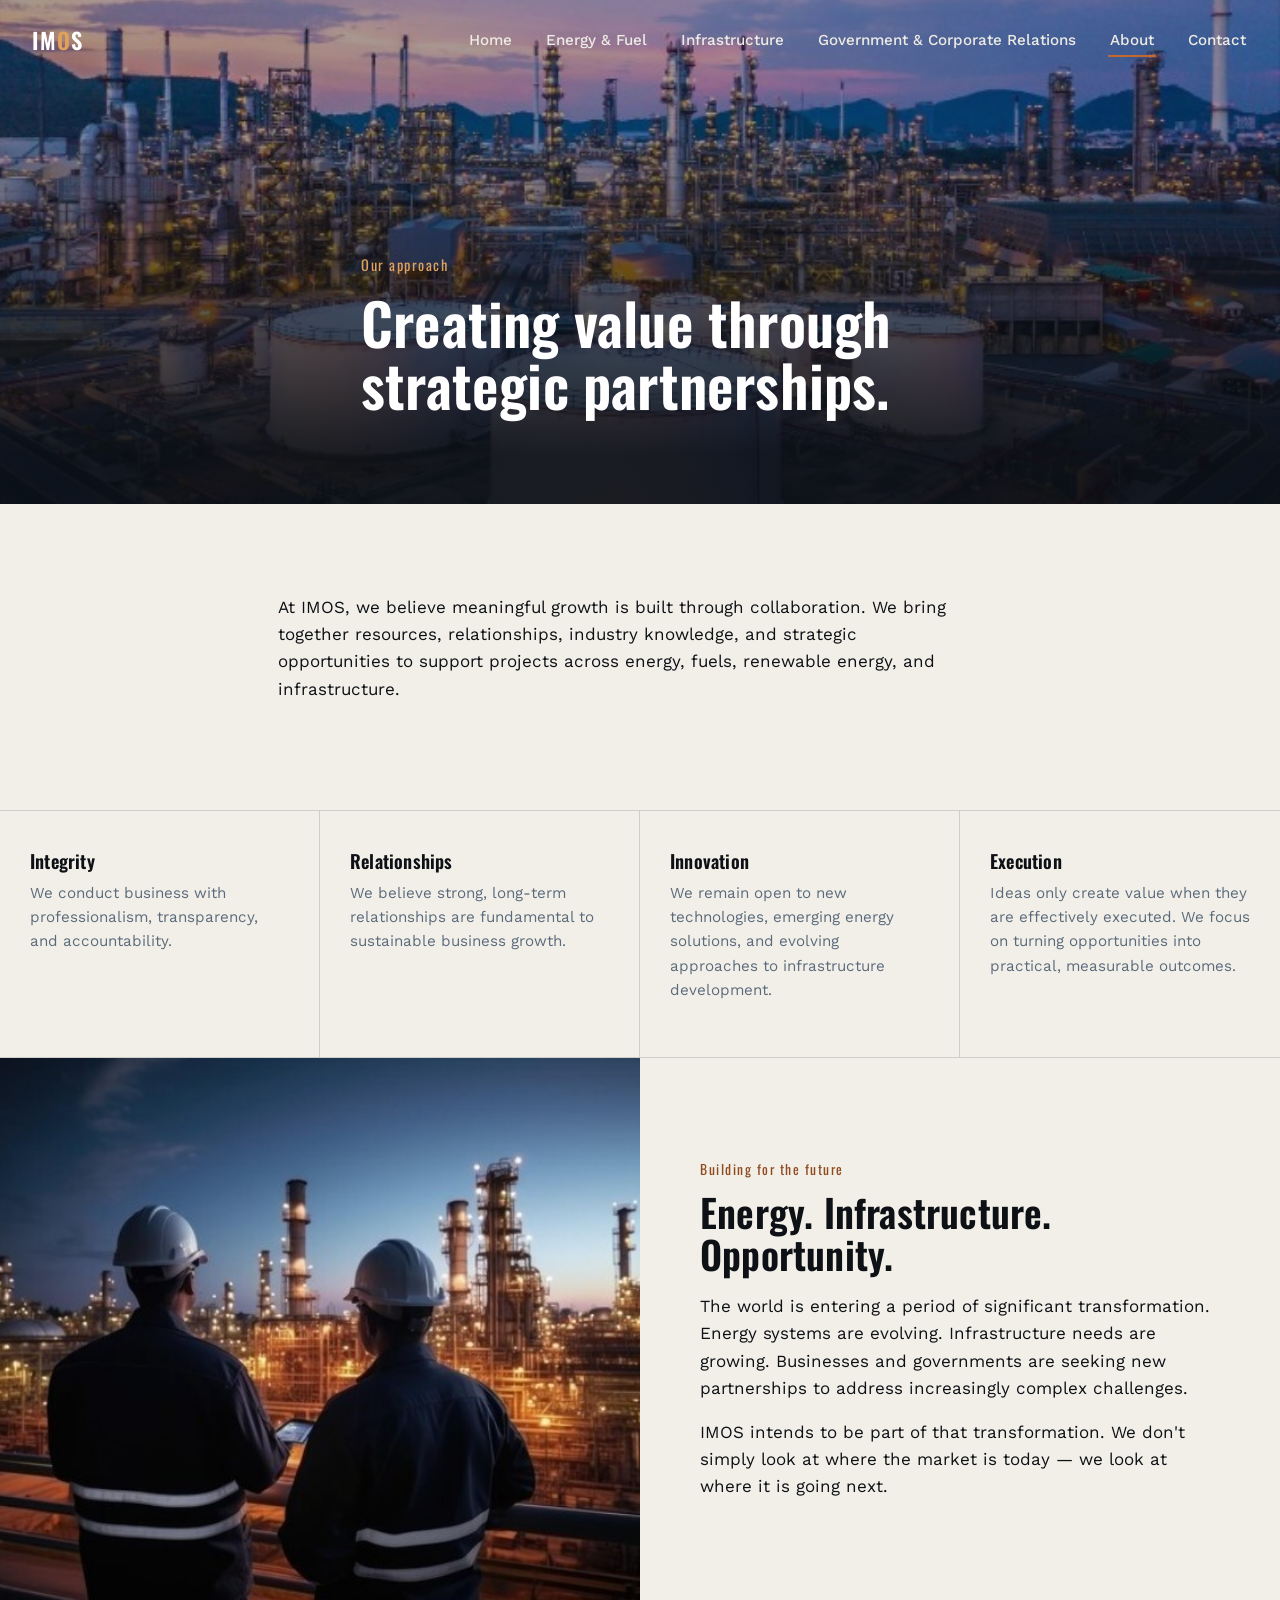
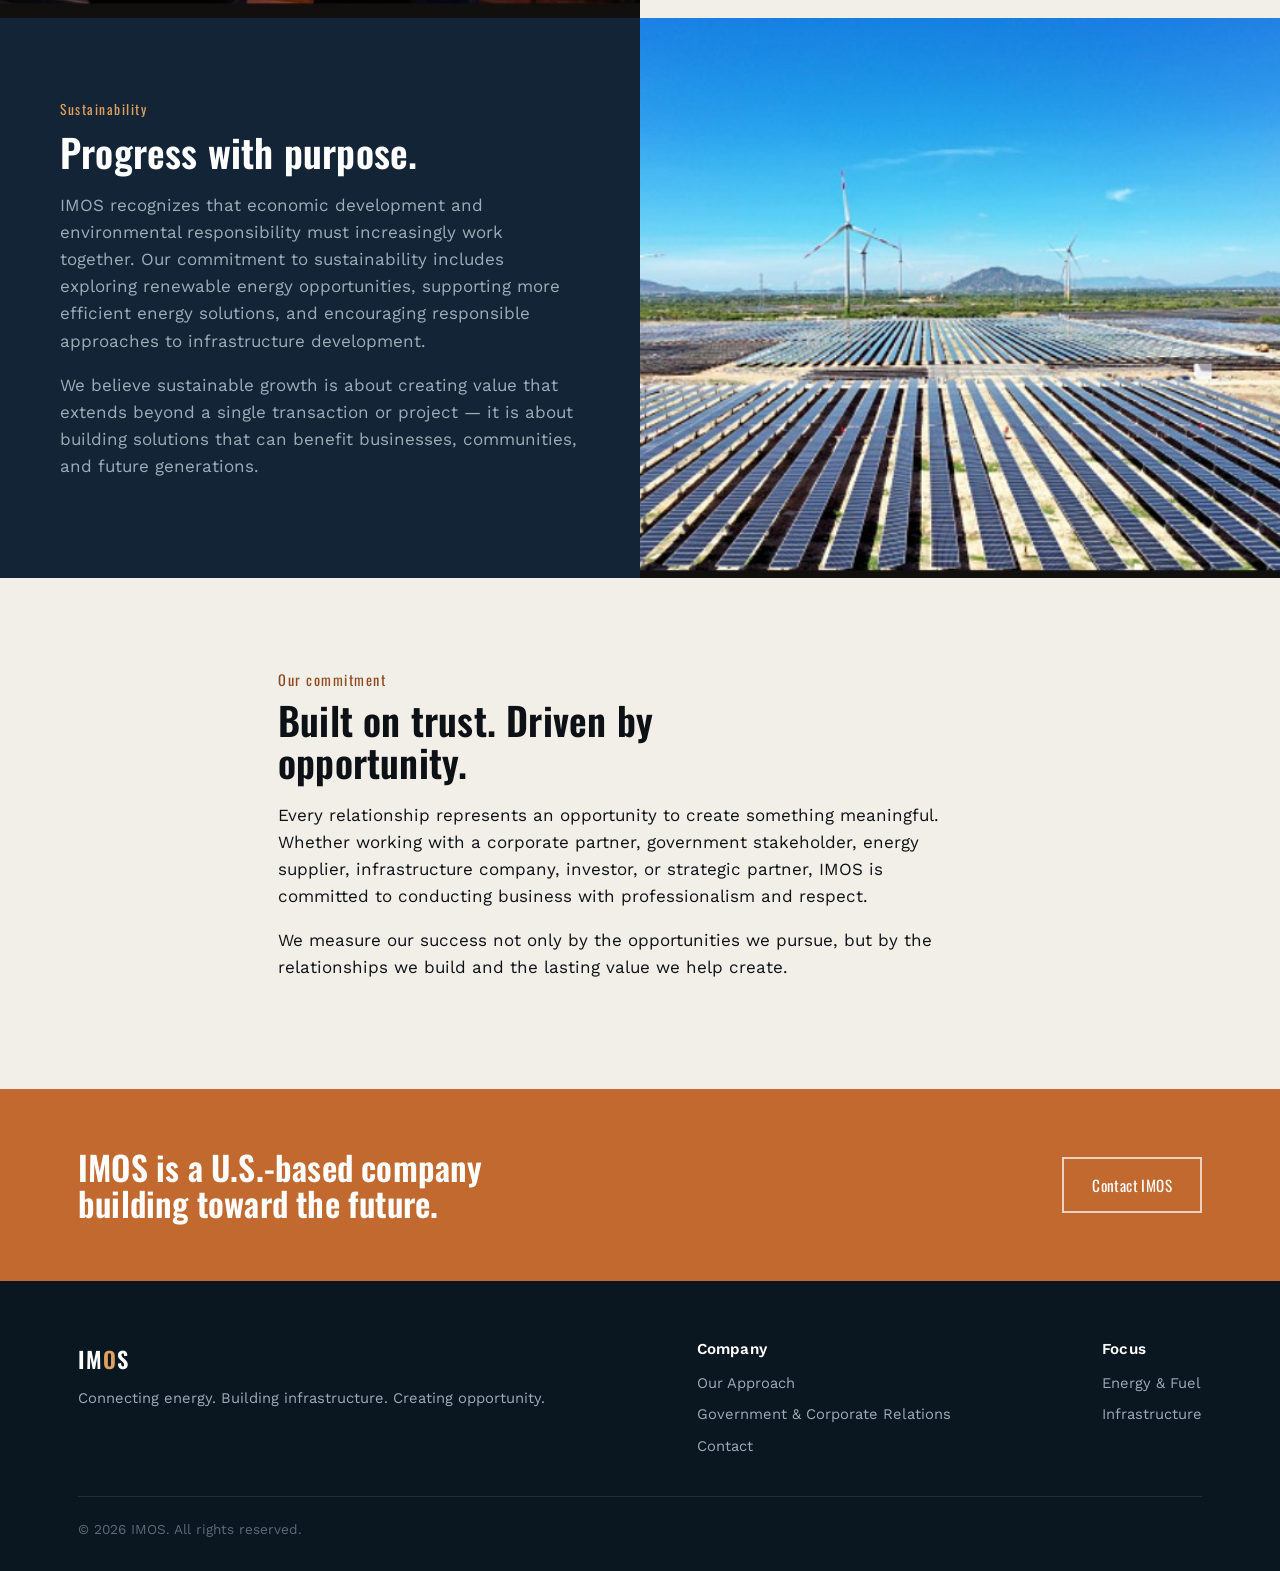
==== about.html @ aa058340 "Add about.html" ====
<!DOCTYPE html>
<html lang="en">
<head>
<meta charset="UTF-8">
<meta name="viewport" content="width=device-width, initial-scale=1.0">
<title>Our Approach | IMOS</title>
<meta name="description" content="IMOS is a U.S.-based company building strategic relationships and pursuing opportunities across energy, infrastructure, and government relations.">
<link rel="preconnect" href="https://fonts.googleapis.com">
<link href="https://fonts.googleapis.com/css2?family=Oswald:wght@500;600;700&family=Work+Sans:wght@400;500;600&display=swap" rel="stylesheet">
<link rel="stylesheet" href="assets/style.css">
</head>
<body>

<nav class="site-nav">
  <a href="index.html" class="brand">IM<span>O</span>S</a>
  <ul class="nav-links">
    <li><a href="index.html">Home</a></li>
    <li><a href="energy.html">Energy &amp; Fuel</a></li>
    <li><a href="infrastructure.html">Infrastructure</a></li>
    <li><a href="relations.html">Government &amp; Corporate Relations</a></li>
    <li><a href="about.html" class="active">About</a></li>
    <li><a href="contact.html">Contact</a></li>
  </ul>
  <button class="nav-toggle" aria-label="Menu">&#9776;</button>
</nav>

<header class="page-header">
  <img src="assets/img/refinery-dramatic-sky.jpg" alt="Refinery at dusk under a dramatic sky">
  <div class="wrap">
    <p class="kicker">Our approach</p>
    <h1>Creating value through strategic partnerships.</h1>
  </div>
</header>

<section class="band narrow">
  <div class="wrap">
    <p>At IMOS, we believe meaningful growth is built through collaboration. We bring together resources, relationships, industry knowledge, and strategic opportunities to support projects across energy, fuels, renewable energy, and infrastructure.</p>
  </div>
</section>

<section class="principles">
  <div class="principle">
    <h3>Integrity</h3>
    <p>We conduct business with professionalism, transparency, and accountability.</p>
  </div>
  <div class="principle">
    <h3>Relationships</h3>
    <p>We believe strong, long-term relationships are fundamental to sustainable business growth.</p>
  </div>
  <div class="principle">
    <h3>Innovation</h3>
    <p>We remain open to new technologies, emerging energy solutions, and evolving approaches to infrastructure development.</p>
  </div>
  <div class="principle">
    <h3>Execution</h3>
    <p>Ideas only create value when they are effectively executed. We focus on turning opportunities into practical, measurable outcomes.</p>
  </div>
</section>

<section class="split">
  <div class="split-media">
    <img src="assets/img/workers-refinery-night.jpg" alt="Engineers reviewing a refinery at night">
  </div>
  <div class="split-text">
    <p class="kicker">Building for the future</p>
    <h2>Energy. Infrastructure. Opportunity.</h2>
    <p>The world is entering a period of significant transformation. Energy systems are evolving. Infrastructure needs are growing. Businesses and governments are seeking new partnerships to address increasingly complex challenges.</p>
    <p>IMOS intends to be part of that transformation. We don't simply look at where the market is today &mdash; we look at where it is going next.</p>
  </div>
</section>

<section class="split reverse">
  <div class="split-media">
    <img src="assets/img/solar-farm-wide.jpg" alt="Solar farm">
  </div>
  <div class="split-text on-navy">
    <p class="kicker">Sustainability</p>
    <h2>Progress with purpose.</h2>
    <p>IMOS recognizes that economic development and environmental responsibility must increasingly work together. Our commitment to sustainability includes exploring renewable energy opportunities, supporting more efficient energy solutions, and encouraging responsible approaches to infrastructure development.</p>
    <p>We believe sustainable growth is about creating value that extends beyond a single transaction or project &mdash; it is about building solutions that can benefit businesses, communities, and future generations.</p>
  </div>
</section>

<section class="band narrow">
  <div class="wrap">
    <p class="kicker">Our commitment</p>
    <h2>Built on trust. Driven by opportunity.</h2>
    <p>Every relationship represents an opportunity to create something meaningful. Whether working with a corporate partner, government stakeholder, energy supplier, infrastructure company, investor, or strategic partner, IMOS is committed to conducting business with professionalism and respect.</p>
    <p>We measure our success not only by the opportunities we pursue, but by the relationships we build and the lasting value we help create.</p>
  </div>
</section>

<section class="cta-banner">
  <div class="wrap">
    <h2>IMOS is a U.S.-based company building toward the future.</h2>
    <a href="contact.html" class="btn btn-outline">Contact IMOS</a>
  </div>
</section>

<footer>
  <div class="wrap">
    <div class="foot-grid">
      <div class="foot-col">
        <div class="brand">IM<span style="color:#E0A15E">O</span>S</div>
        <p>Connecting energy. Building infrastructure. Creating opportunity.</p>
      </div>
      <div class="foot-col">
        <h4>Company</h4>
        <a href="about.html">Our Approach</a>
        <a href="relations.html">Government &amp; Corporate Relations</a>
        <a href="contact.html">Contact</a>
      </div>
      <div class="foot-col">
        <h4>Focus</h4>
        <a href="energy.html">Energy &amp; Fuel</a>
        <a href="infrastructure.html">Infrastructure</a>
      </div>
    </div>
    <div class="foot-bottom">&copy; <span id="year"></span> IMOS. All rights reserved.</div>
  </div>
</footer>

<script>document.getElementById('year').textContent = new Date().getFullYear();</script>
<script src="assets/script.js"></script>
</body>
</html>
---- assets/style.css ----
/* ===========================================================
   IMOS — Energy & Infrastructure
   Design tokens
   =========================================================== */
:root{
  --navy-deep:#0A1620;
  --navy:#122436;
  --navy-soft:#1B3349;
  --steel:#5B6B7C;
  --steel-light:#9FADB8;
  --paper:#F2EFE8;
  --paper-dim:#E7E2D6;
  --ink:#0D1116;
  --copper:#C1692F;
  --copper-dark:#8F4A1F;
  --copper-light:#E0A15E;

  --font-display: 'Oswald', sans-serif;
  --font-body: 'Work Sans', sans-serif;

  --maxw: 1180px;
}

*{box-sizing:border-box;}
html{scroll-behavior:smooth;}
body{
  margin:0;
  font-family:var(--font-body);
  color:var(--ink);
  background:var(--paper);
  line-height:1.6;
  font-size:17px;
}
img{max-width:100%; display:block;}
a{color:inherit; text-decoration:none;}
h1,h2,h3,h4{
  font-family:var(--font-display);
  font-weight:600;
  line-height:1.08;
  margin:0 0 .5em 0;
  letter-spacing:.2px;
}
p{margin:0 0 1em 0; max-width:62ch;}
.wrap{max-width:var(--maxw); margin:0 auto; padding:0 28px;}

/* ---------- Nav ---------- */
.site-nav{
  position:fixed; top:0; left:0; right:0; z-index:100;
  display:flex; align-items:center; justify-content:space-between;
  padding:22px 32px;
  transition:background .35s ease, padding .35s ease, box-shadow .35s ease;
}
.site-nav.solid{
  background:var(--navy-deep);
  padding:14px 32px;
  box-shadow:0 2px 14px rgba(0,0,0,.25);
}
.brand{
  font-family:var(--font-display);
  font-size:1.4rem;
  color:#fff;
  font-weight:600;
  letter-spacing:1px;
}
.brand span{color:var(--copper-light);}
.nav-links{display:flex; gap:30px; list-style:none; margin:0; padding:0;}
.nav-links a{
  color:#EDEBE4;
  font-size:.95rem;
  font-weight:500;
  padding:6px 2px;
  border-bottom:2px solid transparent;
  transition:border-color .2s ease, color .2s ease;
}
.nav-links a:hover, .nav-links a.active{
  border-bottom-color:var(--copper);
}
.nav-toggle{display:none; background:none; border:0; color:#fff; font-size:1.6rem; cursor:pointer;}

@media (max-width:820px){
  .nav-links{
    position:fixed; top:0; right:0; height:100vh; width:min(78vw,320px);
    background:var(--navy-deep);
    flex-direction:column; gap:0;
    padding:90px 32px 32px;
    transform:translateX(100%);
    transition:transform .3s ease;
  }
  .nav-links.open{transform:translateX(0);}
  .nav-links li{border-bottom:1px solid rgba(255,255,255,.08); width:100%;}
  .nav-links a{display:block; padding:16px 0;}
  .nav-toggle{display:block;}
}

/* ---------- Hero (video background) ---------- */
.hero{
  position:relative;
  min-height:100vh;
  display:flex; align-items:flex-end;
  overflow:hidden;
  background:var(--navy-deep);
}
.hero video, .hero .hero-fallback{
  position:absolute; inset:0;
  width:100%; height:100%;
  object-fit:cover;
  object-position:center;
}
.hero::after{
  content:"";
  position:absolute; inset:0;
  background:linear-gradient(0deg, rgba(8,14,20,.92) 0%, rgba(8,14,20,.55) 42%, rgba(8,14,20,.25) 70%, rgba(8,14,20,.55) 100%);
}
.hero-content{
  position:relative; z-index:2;
  padding:0 32px 90px;
  max-width:var(--maxw);
  margin:0 auto;
  width:100%;
}
.hero-content h1{
  color:#fff;
  font-size:clamp(2.4rem, 6vw, 4.4rem);
  max-width:16ch;
}
.hero-content .lede{
  color:var(--steel-light);
  font-size:1.15rem;
  max-width:48ch;
  margin-bottom:1.6em;
}
.hero-cta{display:flex; gap:16px; flex-wrap:wrap;}

/* ---------- Buttons ---------- */
.btn{
  display:inline-block;
  padding:14px 28px;
  font-family:var(--font-display);
  font-size:.95rem;
  letter-spacing:.4px;
  border:2px solid transparent;
  transition:background .2s ease, color .2s ease, border-color .2s ease;
}
.btn-copper{background:var(--copper); color:#fff;}
.btn-copper:hover{background:var(--copper-dark);}
.btn-outline{border-color:rgba(255,255,255,.55); color:#fff;}
.btn-outline:hover{border-color:#fff; background:rgba(255,255,255,.08);}
.btn-outline-dark{border-color:var(--navy); color:var(--navy);}
.btn-outline-dark:hover{background:var(--navy); color:#fff;}

/* ---------- Pillar strip (below hero) ---------- */
.pillar-strip{
  background:var(--navy-deep);
  border-top:1px solid rgba(255,255,255,.08);
}
.pillar-strip .wrap{
  display:grid;
  grid-template-columns:repeat(4,1fr);
}
.pillar{
  padding:26px 24px;
  border-right:1px solid rgba(255,255,255,.08);
}
.pillar:last-child{border-right:none;}
.pillar .num{
  font-family:var(--font-display);
  color:var(--copper-light);
  font-size:.85rem;
  letter-spacing:1px;
  display:block;
  margin-bottom:6px;
}
.pillar strong{color:#fff; font-size:1.05rem; font-weight:600;}
@media (max-width:820px){
  .pillar-strip .wrap{grid-template-columns:1fr 1fr;}
  .pillar{border-bottom:1px solid rgba(255,255,255,.08);}
}

/* ---------- Split section (photo + text) ---------- */
.split{
  display:grid;
  grid-template-columns:1fr 1fr;
  min-height:560px;
}
.split.reverse{direction:rtl;}
.split.reverse > *{direction:ltr;}
.split-media{position:relative; min-height:340px; overflow:hidden;}
.split-media img{width:100%; height:100%; object-fit:cover; position:absolute; inset:0;}
.split-text{
  display:flex; flex-direction:column; justify-content:center;
  padding:70px 60px;
  background:var(--paper);
}
.split-text.on-navy{background:var(--navy); color:var(--paper);}
.split-text.on-navy h2, .split-text.on-navy h3{color:#fff;}
.split-text.on-navy p{color:var(--steel-light);}
.split-text .kicker{
  color:var(--copper-dark);
  font-family:var(--font-display);
  font-size:.85rem;
  letter-spacing:1.5px;
  margin-bottom:10px;
}
.split-text.on-navy .kicker{color:var(--copper-light);}
.split-text h2{font-size:clamp(1.8rem,3vw,2.6rem);}

@media (max-width:900px){
  .split{grid-template-columns:1fr;}
  .split-media{min-height:280px;}
  .split-text{padding:50px 28px;}
}

/* ---------- Focus section (EN590 lead) ---------- */
.focus{
  position:relative;
  min-height:640px;
  display:flex; align-items:center;
  color:#fff;
}
.focus .split-media{position:absolute; inset:0; z-index:0;}
.focus .split-media::after{
  content:"";
  position:absolute; inset:0;
  background:linear-gradient(100deg, rgba(9,17,26,.94) 0%, rgba(9,17,26,.78) 45%, rgba(9,17,26,.35) 100%);
}
.focus-content{position:relative; z-index:1; padding:80px 60px; max-width:640px;}
.focus-content .kicker{color:var(--copper-light); font-family:var(--font-display); letter-spacing:1.5px; font-size:.9rem;}
.focus-content h2{font-size:clamp(2rem,4vw,3rem);}
.focus-content p{color:var(--steel-light); font-size:1.05rem;}
@media (max-width:820px){
  .focus-content{padding:60px 28px;}
}

/* ---------- CTA banner ---------- */
.cta-banner{
  background:var(--copper);
  color:#fff;
  padding:60px 0;
  text-align:left;
}
.cta-banner .wrap{
  display:flex; align-items:center; justify-content:space-between; gap:24px; flex-wrap:wrap;
}
.cta-banner h2{color:#fff; font-size:clamp(1.5rem,3vw,2.1rem); margin:0; max-width:26ch;}
.cta-banner .btn-outline{border-color:rgba(255,255,255,.7);}

/* ---------- Footer ---------- */
footer{background:var(--navy-deep); color:var(--steel-light); padding:60px 0 30px;}
footer .foot-grid{
  display:flex; justify-content:space-between; flex-wrap:wrap; gap:40px;
  padding-bottom:30px; border-bottom:1px solid rgba(255,255,255,.1);
}
footer .brand{margin-bottom:10px;}
footer .foot-col h4{color:#fff; font-size:.95rem; margin-bottom:14px; font-family:var(--font-body); font-weight:600;}
footer .foot-col a, footer .foot-col p{display:block; margin-bottom:8px; font-size:.92rem; color:var(--steel-light);}
footer .foot-col a:hover{color:var(--copper-light);}
.foot-bottom{padding-top:22px; font-size:.85rem; color:var(--steel);}

/* ---------- List blocks (portfolio items) ---------- */
.list-block{padding:80px 0; background:var(--paper);}
.list-block.dark{background:var(--navy-deep); color:var(--paper);}
.list-block.dark h2, .list-block.dark .kicker{color:#fff;}
.list-block .kicker{
  color:var(--copper-dark); font-family:var(--font-display);
  letter-spacing:1.5px; font-size:.9rem; margin-bottom:8px;
}
.list-block.dark .kicker{color:var(--copper-light);}
.list-block h2{font-size:clamp(1.8rem,3vw,2.4rem); max-width:20ch; margin-bottom:36px;}
.item-row{
  display:flex; gap:36px;
  padding:26px 0;
  border-top:1px solid rgba(13,17,22,.15);
}
.list-block.dark .item-row{border-top-color:rgba(255,255,255,.15);}
.item-row:last-child{border-bottom:1px solid rgba(13,17,22,.15);}
.list-block.dark .item-row:last-child{border-bottom-color:rgba(255,255,255,.15);}
.item-row .label{
  flex:0 0 240px;
  font-family:var(--font-display);
  font-size:1.15rem;
}
.item-row p{margin:0; max-width:56ch; color:var(--steel);}
.list-block.dark .item-row p{color:var(--steel-light);}
@media (max-width:700px){
  .item-row{flex-direction:column; gap:8px;}
  .item-row .label{flex:none;}
}

/* ---------- Simple content band ---------- */
.band{padding:90px 0;}
.band.narrow .wrap{max-width:780px;}
.band h2{font-size:clamp(1.8rem,3vw,2.6rem); max-width:18ch;}
.band .kicker{
  color:var(--copper-dark); font-family:var(--font-display);
  letter-spacing:1.5px; font-size:.9rem; margin-bottom:8px;
}

/* ---------- Page header (non-home pages) ---------- */
.page-header{
  position:relative;
  min-height:56vh;
  display:flex; align-items:flex-end;
  color:#fff;
  overflow:hidden;
}
.page-header img{position:absolute; inset:0; width:100%; height:100%; object-fit:cover;}
.page-header::after{
  content:"";
  position:absolute; inset:0;
  background:linear-gradient(0deg, rgba(8,14,20,.92) 10%, rgba(8,14,20,.35) 75%);
}
.page-header .wrap{position:relative; z-index:1; padding-bottom:60px;}
.page-header .kicker{color:var(--copper-light); font-family:var(--font-display); letter-spacing:1.5px; font-size:.9rem;}
.page-header h1{font-size:clamp(2.2rem,5vw,3.6rem); max-width:18ch;}

/* ---------- Principles (4, non-numbered) ---------- */
.principles{
  display:grid; grid-template-columns:repeat(4,1fr);
  border-top:1px solid rgba(13,17,22,.15);
  border-bottom:1px solid rgba(13,17,22,.15);
}
.principle{padding:40px 30px; border-right:1px solid rgba(13,17,22,.15);}
.principle:last-child{border-right:none;}
.principle h3{font-size:1.15rem; margin-bottom:10px;}
.principle p{font-size:.95rem; color:var(--steel);}
@media (max-width:900px){
  .principles{grid-template-columns:1fr 1fr;}
  .principle:nth-child(2){border-right:none;}
  .principle{border-bottom:1px solid rgba(13,17,22,.15);}
}
@media (max-width:560px){
  .principles{grid-template-columns:1fr;}
  .principle{border-right:none;}
}
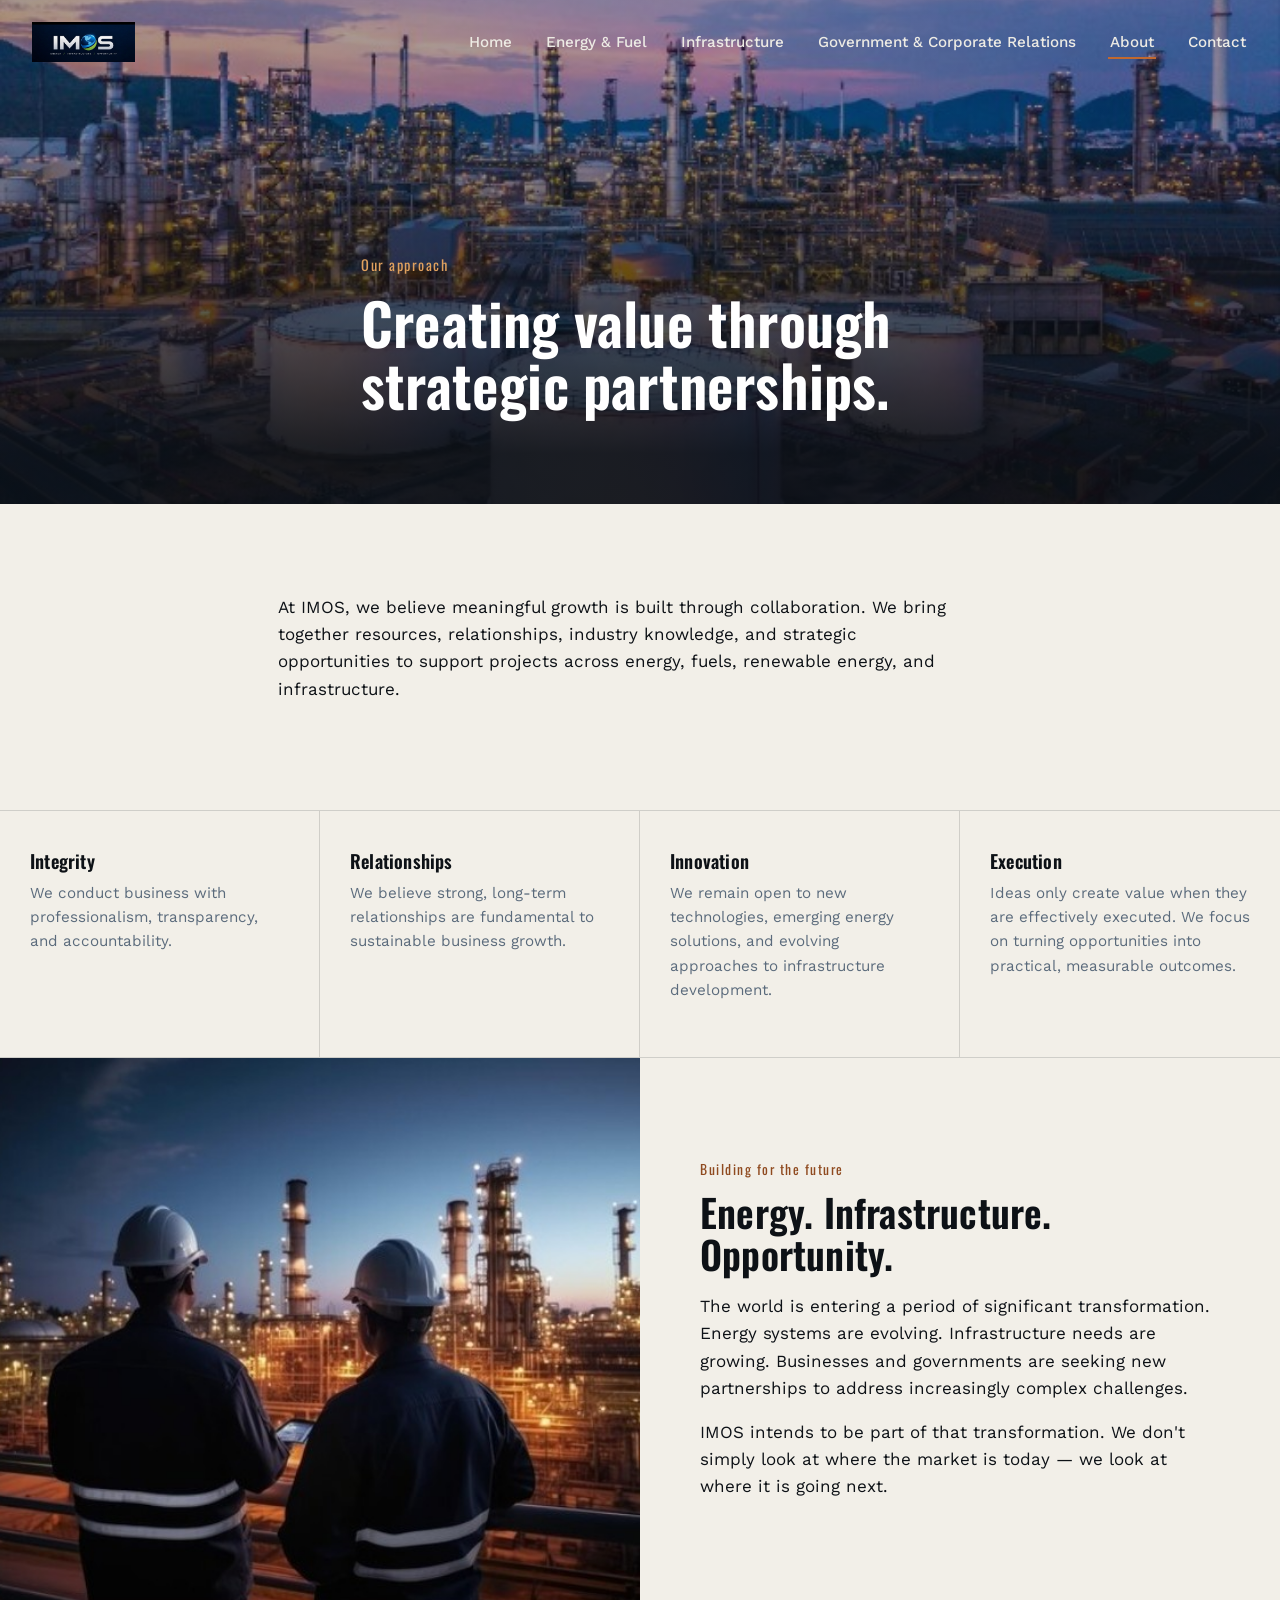
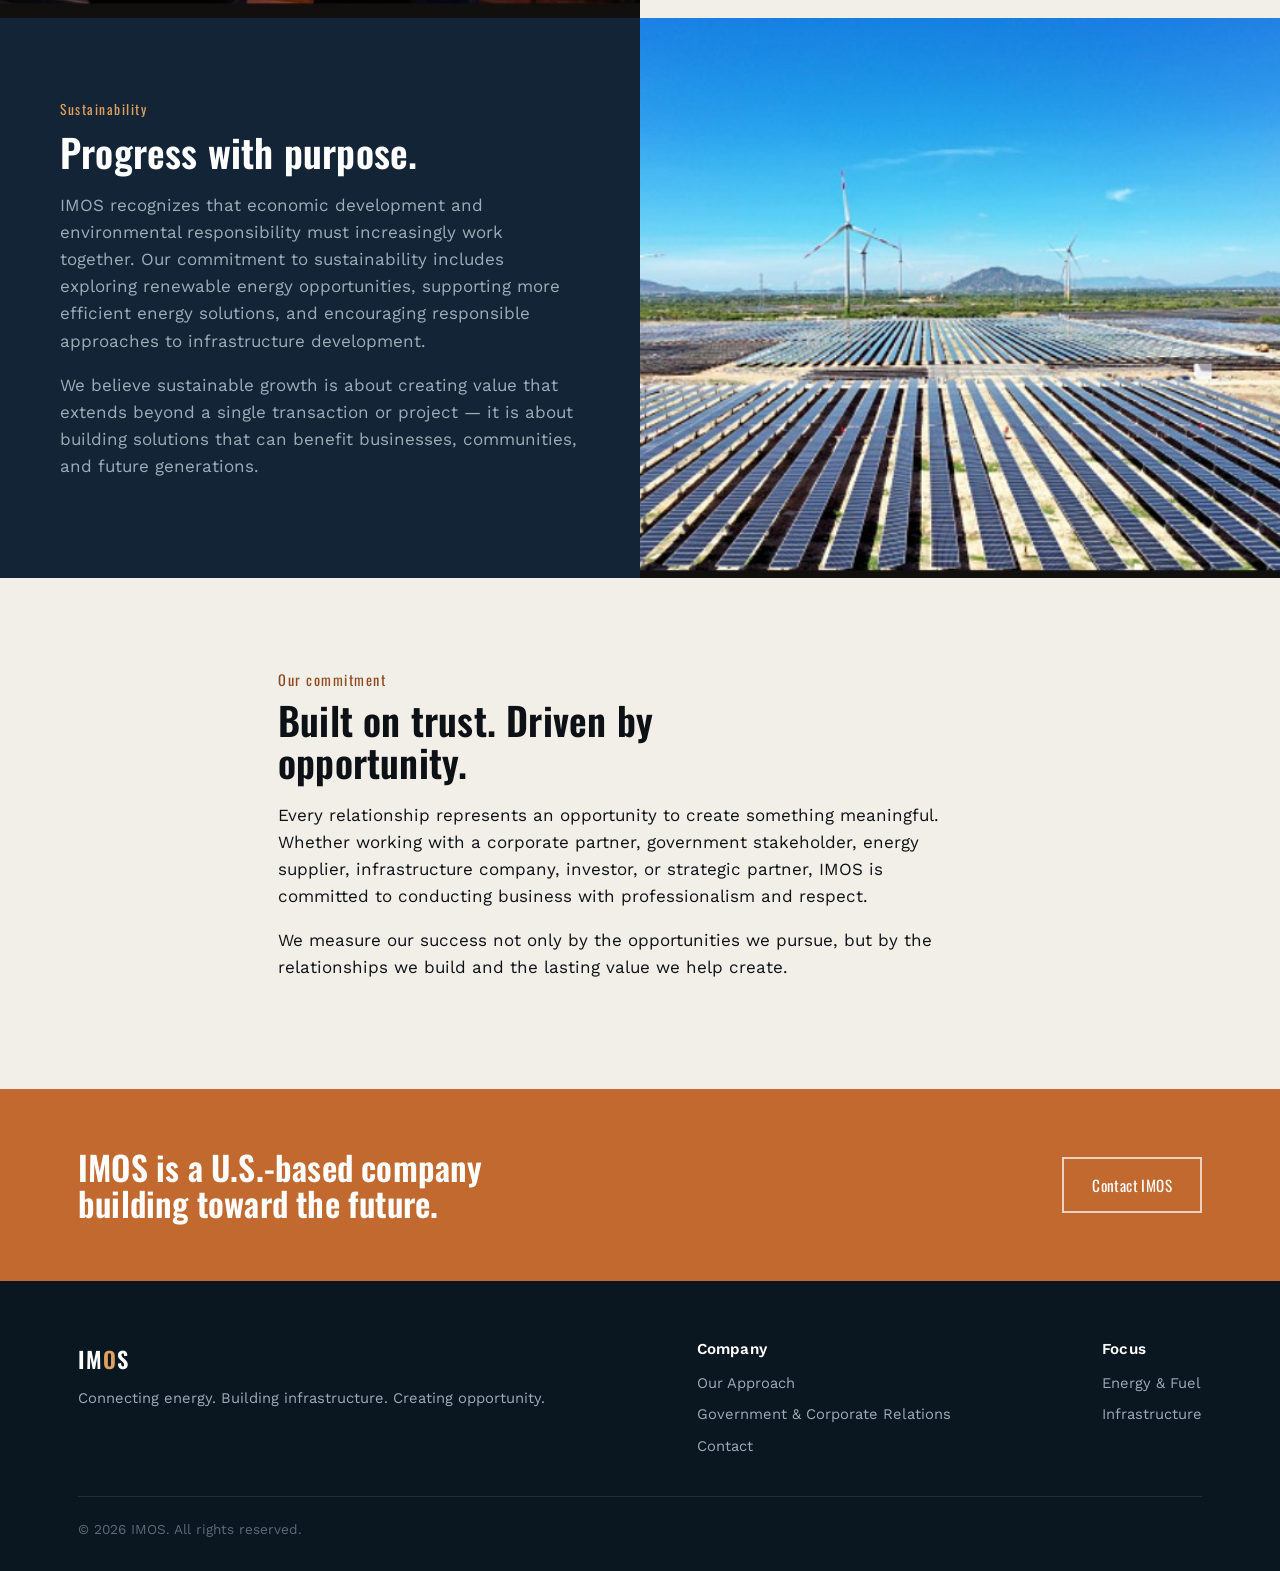
==== commit c9b9086f: "Replace text logo with actual logo image in nav" ====
--- a/about.html
+++ b/about.html
@@ -12,7 +12,7 @@
 <body>
 
 <nav class="site-nav">
-  <a href="index.html" class="brand">IM<span>O</span>S</a>
+  <a href="index.html" class="brand"><img src="assets/img/imos-logo.jpg" alt="IMOS"></a>
   <ul class="nav-links">
     <li><a href="index.html">Home</a></li>
     <li><a href="energy.html">Energy &amp; Fuel</a></li>
--- a/assets/style.css
+++ b/assets/style.css
@@ -63,6 +63,7 @@
   letter-spacing:1px;
 }
 .brand span{color:var(--copper-light);}
+.brand img{height:40px; width:auto; display:block;}
 .nav-links{display:flex; gap:30px; list-style:none; margin:0; padding:0;}
 .nav-links a{
   color:#EDEBE4;
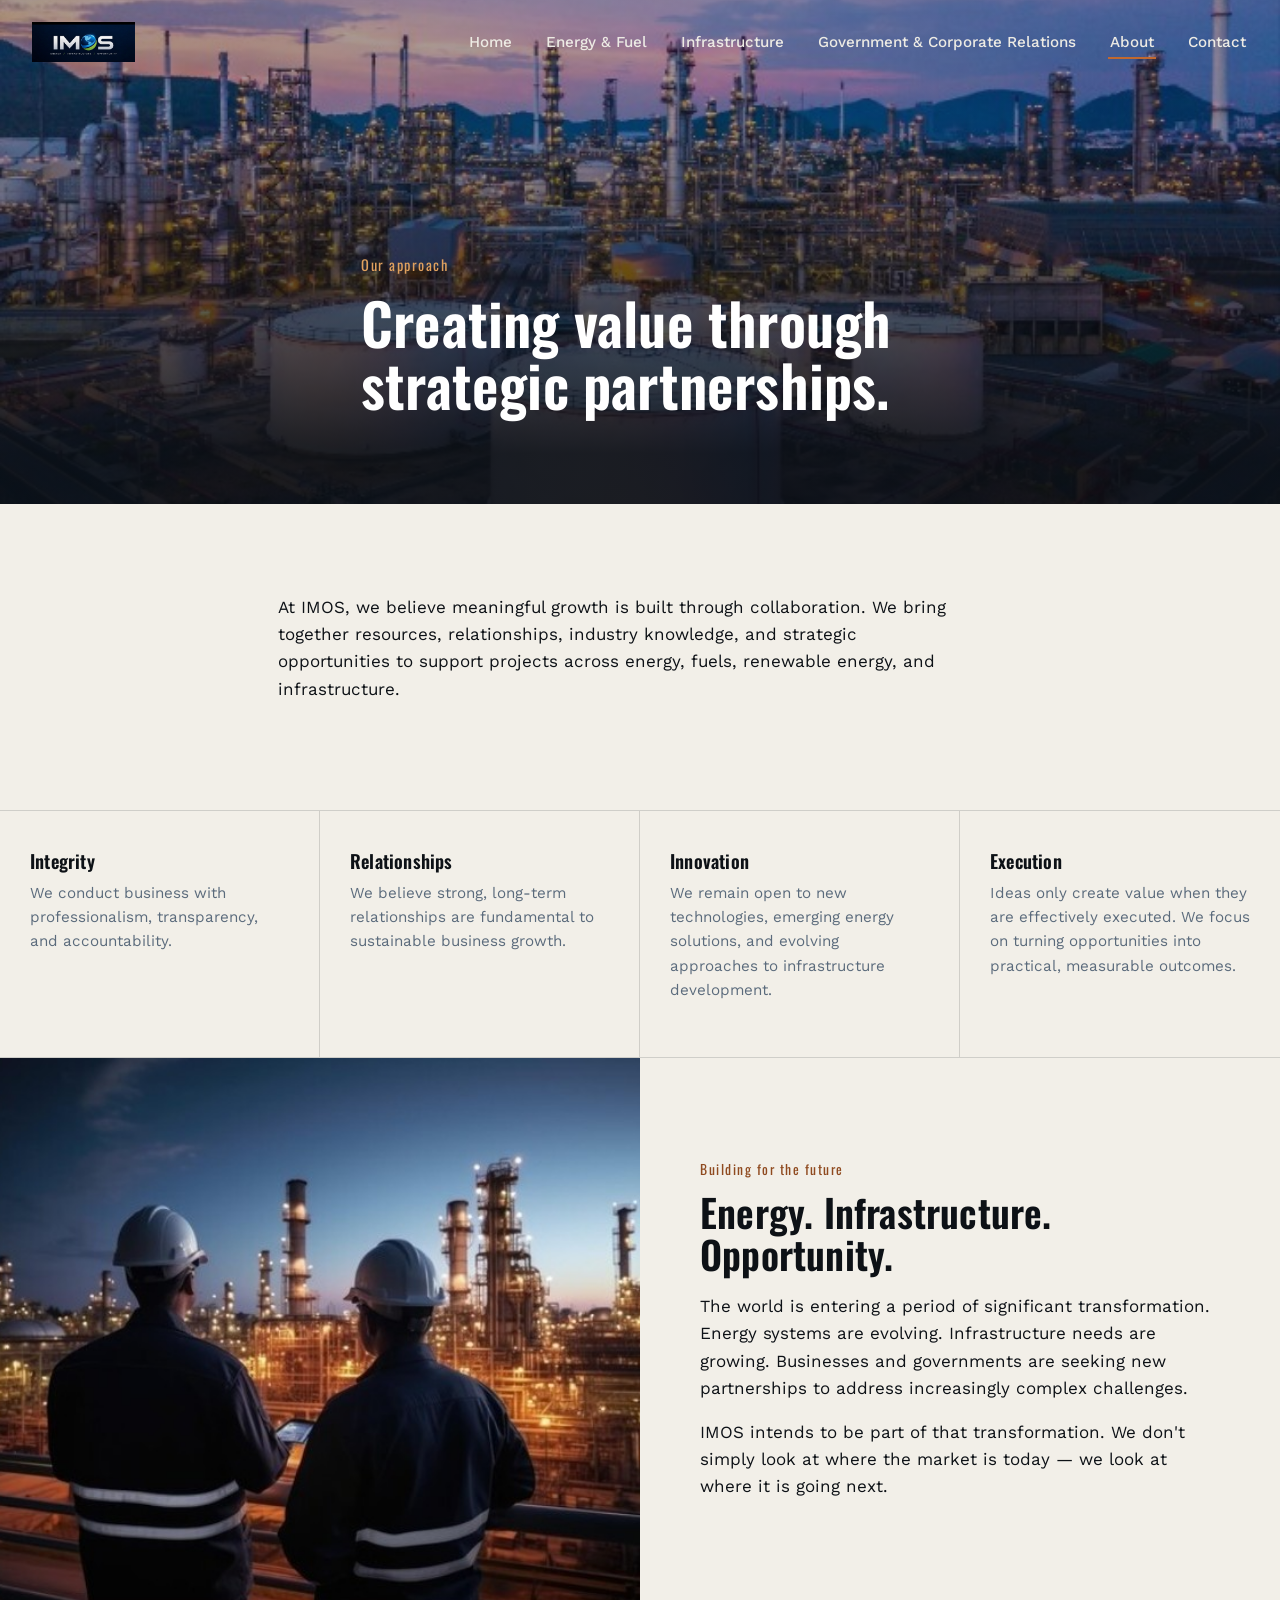
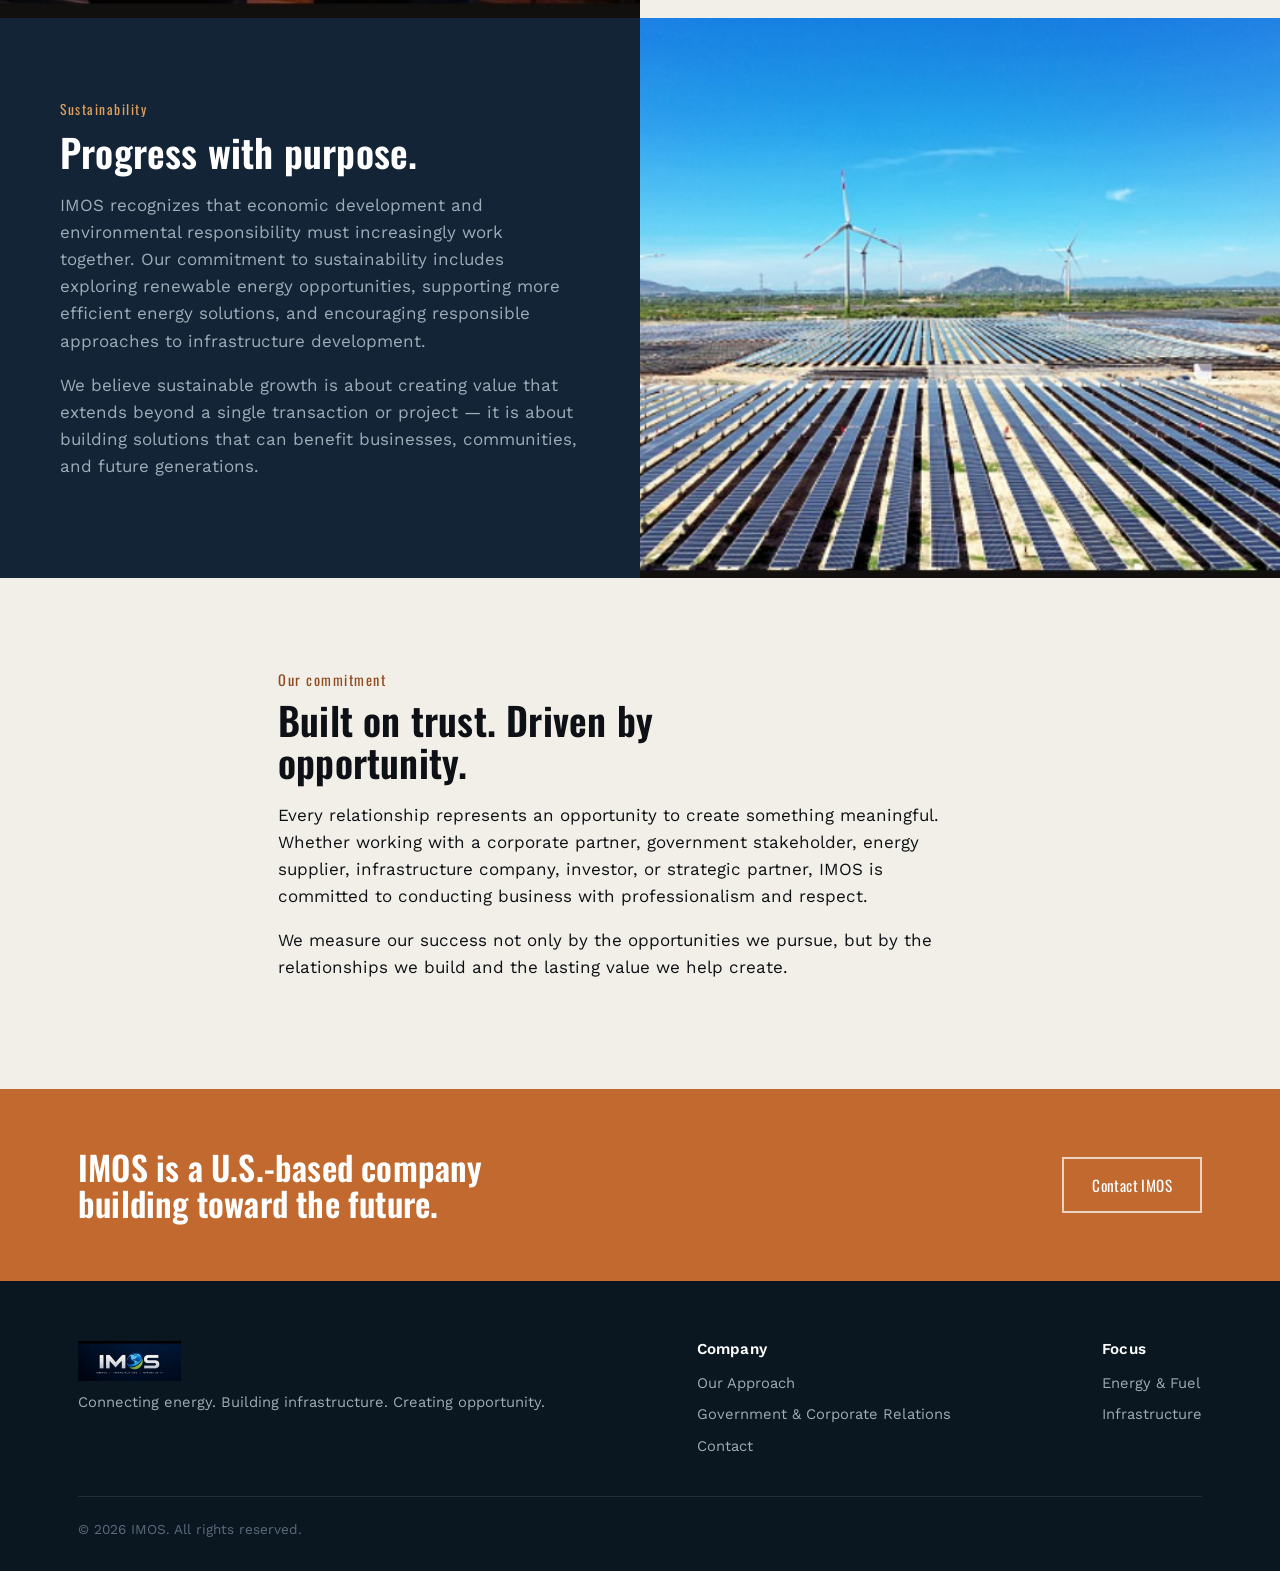
==== commit 313fb26a: "Replace footer logo with actual logo image" ====
--- a/about.html
+++ b/about.html
@@ -101,7 +101,7 @@
   <div class="wrap">
     <div class="foot-grid">
       <div class="foot-col">
-        <div class="brand">IM<span style="color:#E0A15E">O</span>S</div>
+        <div class="brand"><img src="assets/img/imos-logo.jpg" alt="IMOS"></div>
         <p>Connecting energy. Building infrastructure. Creating opportunity.</p>
       </div>
       <div class="foot-col">
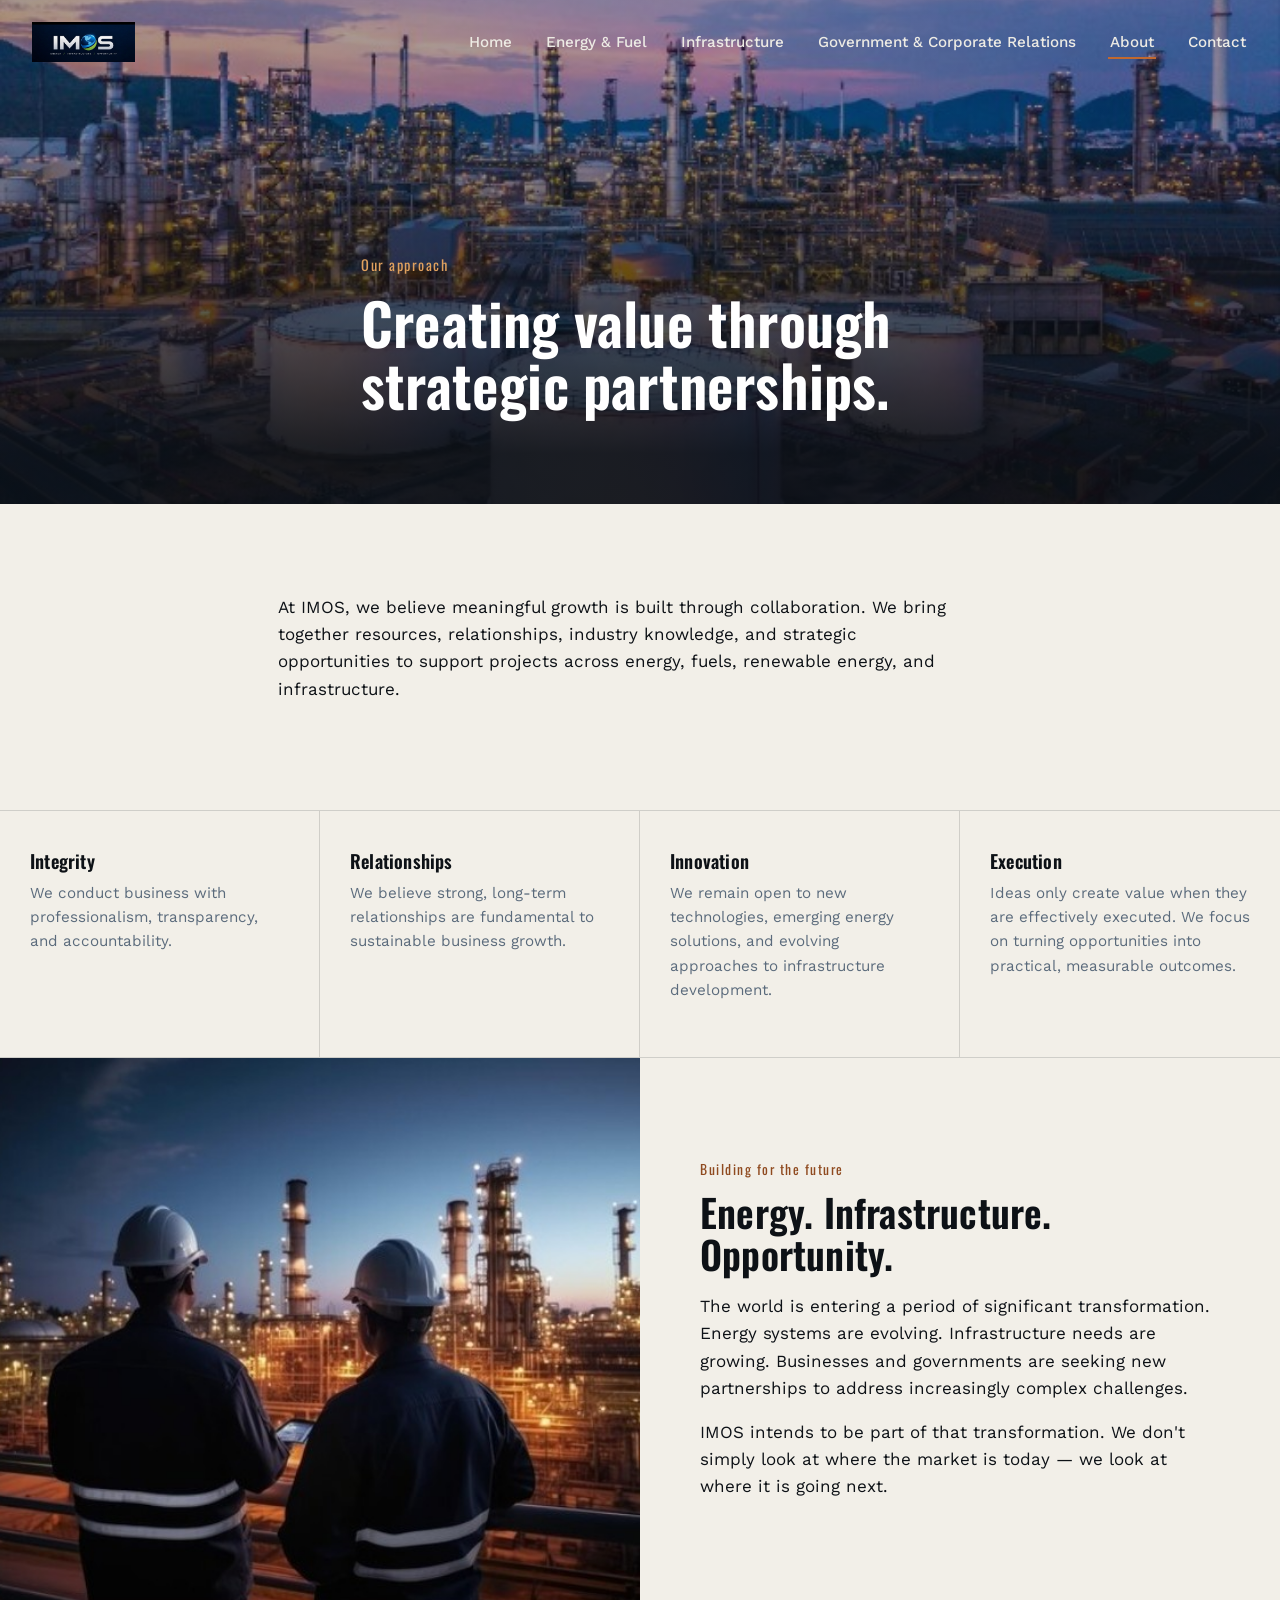
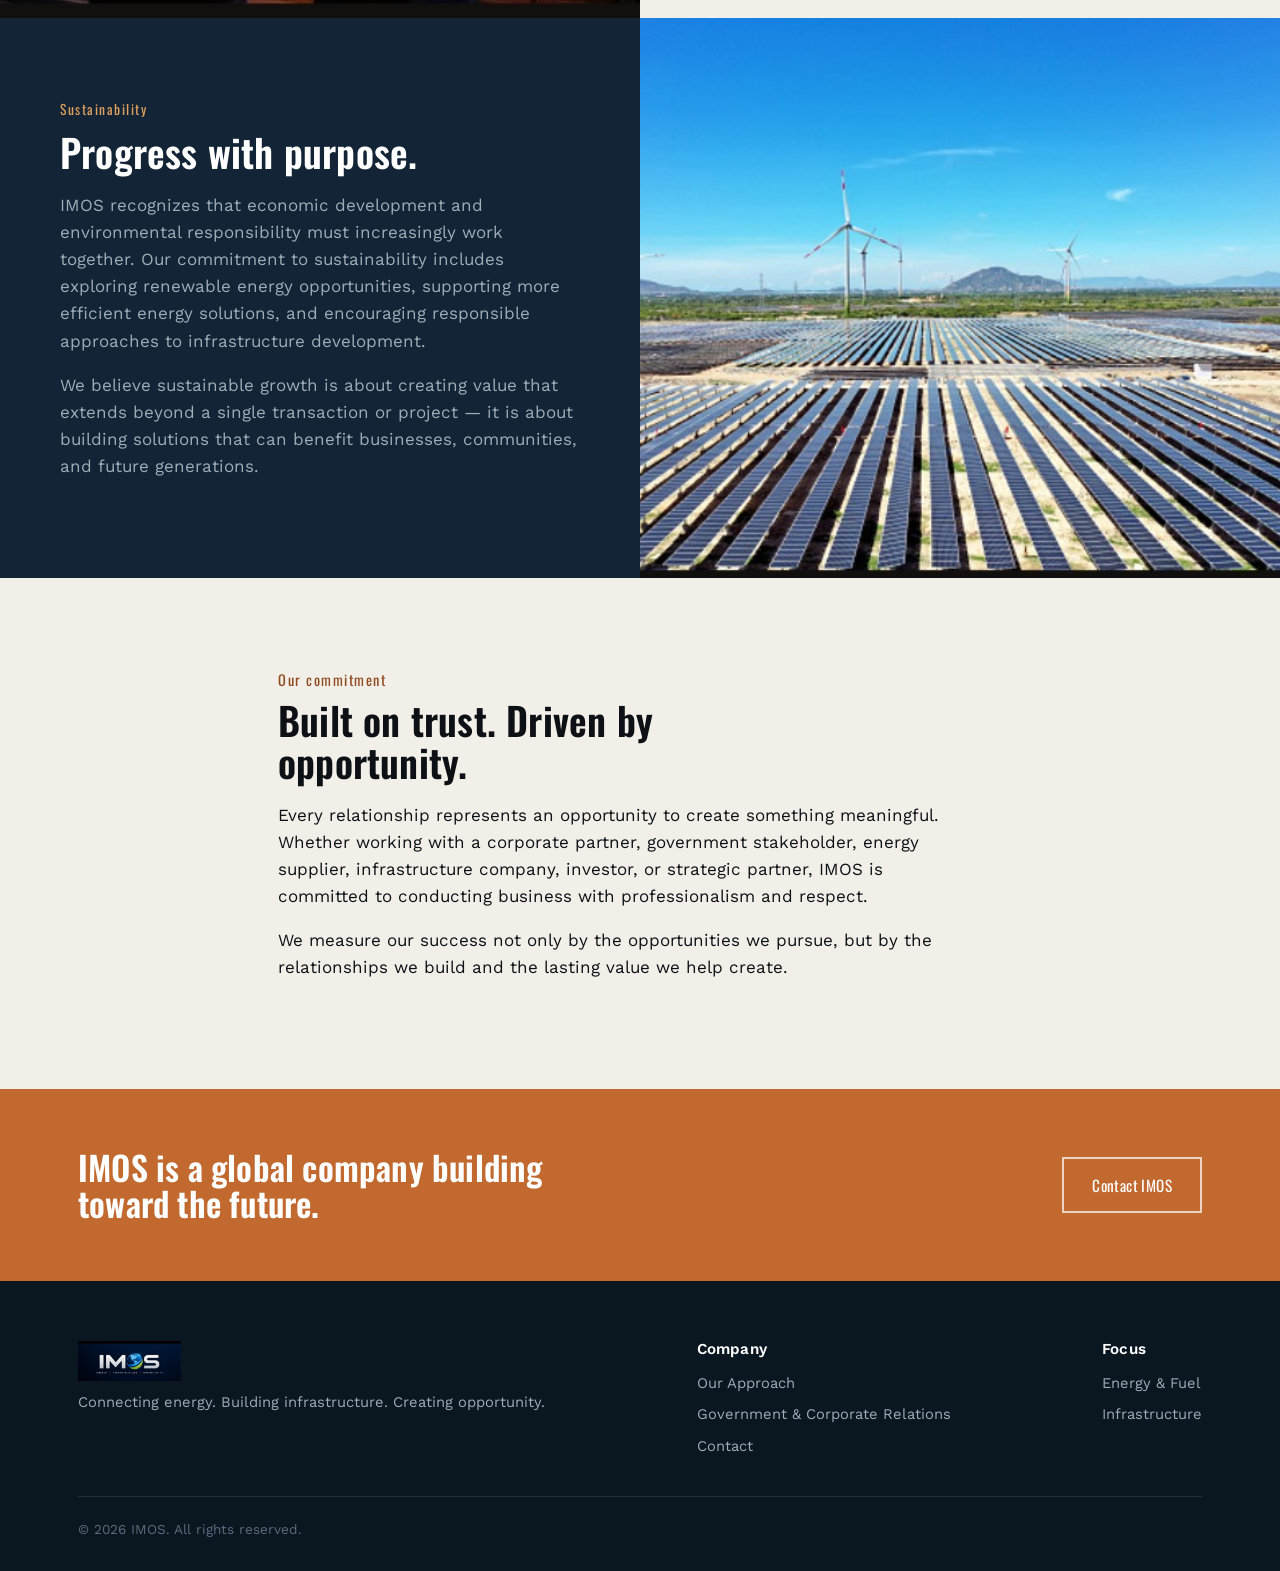
==== commit 1ae3f7b5: "Update language to reflect global framing instead of U.S.-specific" ====
--- a/about.html
+++ b/about.html
@@ -4,7 +4,7 @@
 <meta charset="UTF-8">
 <meta name="viewport" content="width=device-width, initial-scale=1.0">
 <title>Our Approach | IMOS</title>
-<meta name="description" content="IMOS is a U.S.-based company building strategic relationships and pursuing opportunities across energy, infrastructure, and government relations.">
+<meta name="description" content="IMOS is a global company building strategic relationships and pursuing opportunities across energy, infrastructure, and government relations.">
 <link rel="preconnect" href="https://fonts.googleapis.com">
 <link href="https://fonts.googleapis.com/css2?family=Oswald:wght@500;600;700&family=Work+Sans:wght@400;500;600&display=swap" rel="stylesheet">
 <link rel="stylesheet" href="assets/style.css">
@@ -92,7 +92,7 @@
 
 <section class="cta-banner">
   <div class="wrap">
-    <h2>IMOS is a U.S.-based company building toward the future.</h2>
+    <h2>IMOS is a global company building toward the future.</h2>
     <a href="contact.html" class="btn btn-outline">Contact IMOS</a>
   </div>
 </section>
